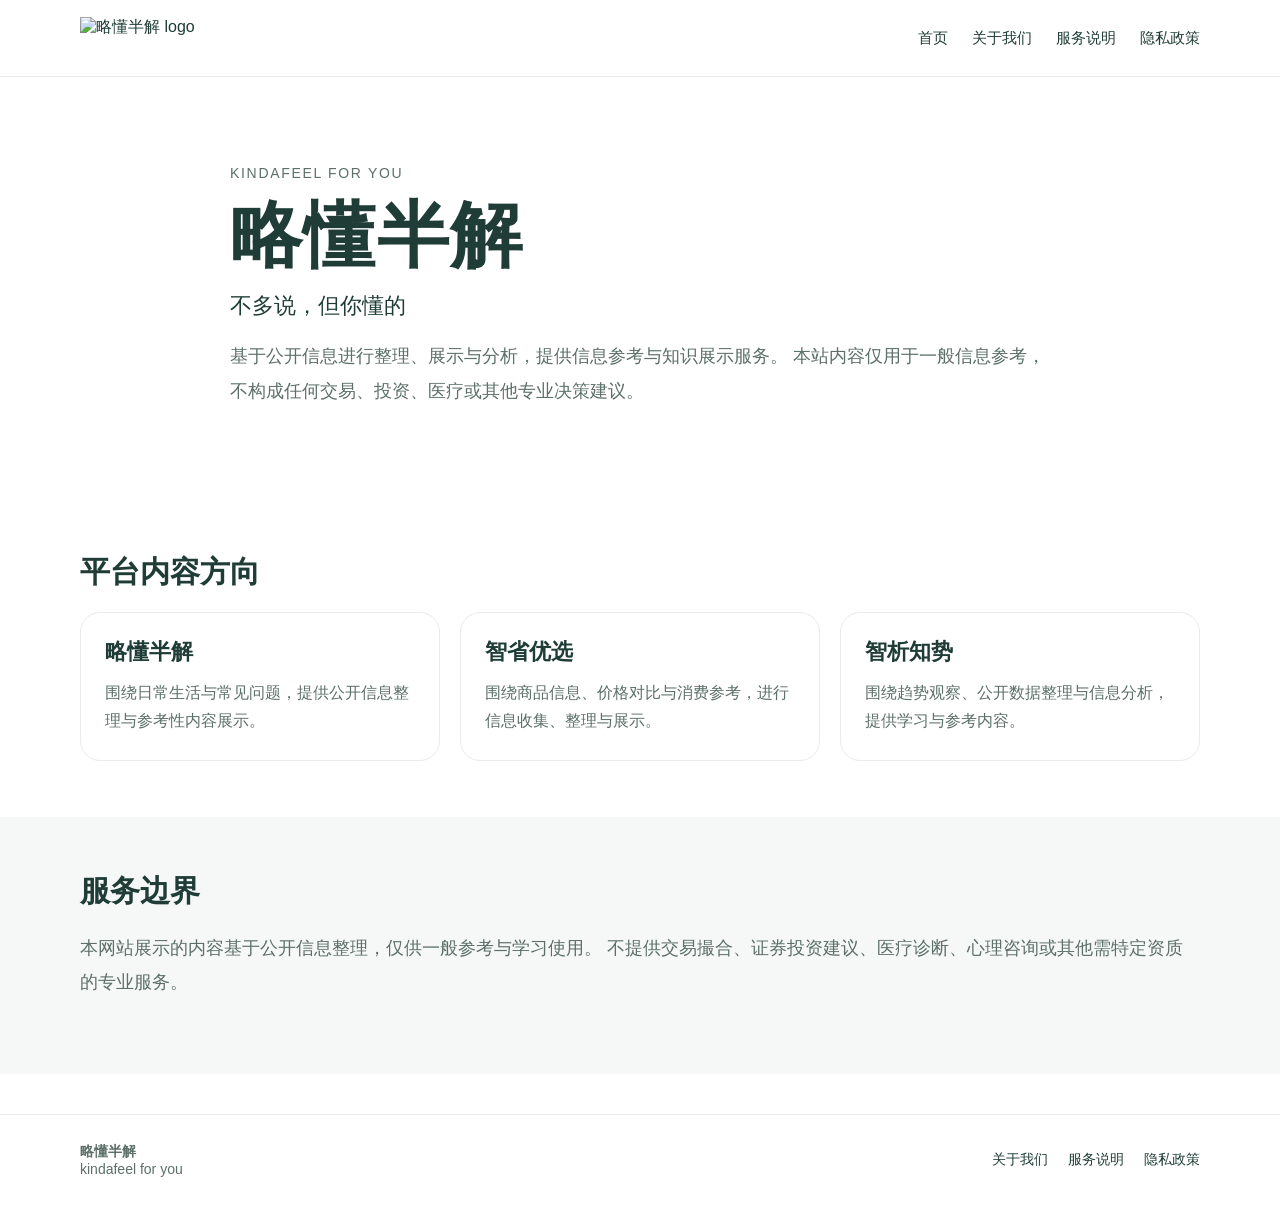
==== index.html @ e0ec6cea "init ICP filing site v1.0" ====
<!DOCTYPE html>
<html lang="zh-CN">
<head>
  <meta charset="UTF-8" />
  <meta name="viewport" content="width=device-width, initial-scale=1.0" />
  <title>略懂半解 | kindafeel for you</title>
  <meta name="description" content="略懂半解是一个基于公开信息进行整理、展示与分析的内容平台，提供信息参考与知识展示服务。" />
  <link rel="stylesheet" href="/assets/styles.css" />
</head>
<body>
  <header class="site-header">
    <div class="container nav">
      <a class="brand" href="/">
        <img src="/assets/logo.jpg" alt="略懂半解 logo" class="brand-logo" />
      </a>
      <nav class="menu">
        <a href="/">首页</a>
        <a href="/about.html">关于我们</a>
        <a href="/service.html">服务说明</a>
        <a href="/privacy.html">隐私政策</a>
      </nav>
    </div>
  </header>

  <main>
    <section class="hero">
      <div class="container hero-inner">
        <p class="eyebrow">kindafeel for you</p>
        <h1>略懂半解</h1>
        <p class="subtitle">不多说，但你懂的</p>
        <p class="desc">
          基于公开信息进行整理、展示与分析，提供信息参考与知识展示服务。
          本站内容仅用于一般信息参考，不构成任何交易、投资、医疗或其他专业决策建议。
        </p>
      </div>
    </section>

    <section class="section">
      <div class="container">
        <h2>平台内容方向</h2>
        <div class="cards">
          <article class="card">
            <h3>略懂半解</h3>
            <p>围绕日常生活与常见问题，提供公开信息整理与参考性内容展示。</p>
          </article>
          <article class="card">
            <h3>智省优选</h3>
            <p>围绕商品信息、价格对比与消费参考，进行信息收集、整理与展示。</p>
          </article>
          <article class="card">
            <h3>智析知势</h3>
            <p>围绕趋势观察、公开数据整理与信息分析，提供学习与参考内容。</p>
          </article>
        </div>
      </div>
    </section>

    <section class="section muted">
      <div class="container">
        <h2>服务边界</h2>
        <p class="text-block">
          本网站展示的内容基于公开信息整理，仅供一般参考与学习使用。
          不提供交易撮合、证券投资建议、医疗诊断、心理咨询或其他需特定资质的专业服务。
        </p>
      </div>
    </section>
  </main>

  <footer class="site-footer">
    <div class="container footer-inner">
      <div>
        <strong>略懂半解</strong><br />
        kindafeel for you
      </div>
      <div class="footer-links">
        <a href="/about.html">关于我们</a>
        <a href="/service.html">服务说明</a>
        <a href="/privacy.html">隐私政策</a>
      </div>
    </div>
  </footer>
</body>
</html>
---- assets/styles.css ----
:root {
  --bg: #ffffff;
  --text: #1F3D36;
  --muted: #5c6f69;
  --line: #e8eceb;
  --soft: #f6f8f7;
  --accent: #A3FF3F;
  --max: 1120px;
}

* { box-sizing: border-box; }
html, body {
  margin: 0;
  padding: 0;
  background: var(--bg);
  color: var(--text);
  font-family: -apple-system, BlinkMacSystemFont, "PingFang SC", "Hiragino Sans GB",
    "Microsoft YaHei", "Noto Sans CJK SC", sans-serif;
}

a {
  color: var(--text);
  text-decoration: none;
}

.container {
  width: min(var(--max), calc(100% - 48px));
  margin: 0 auto;
}

.narrow {
  max-width: 820px;
}

.site-header {
  border-bottom: 1px solid var(--line);
  background: rgba(255,255,255,0.92);
}

.nav {
  min-height: 76px;
  display: flex;
  align-items: center;
  justify-content: space-between;
  gap: 24px;
}

.brand-logo {
  height: 42px;
  width: auto;
  display: block;
}

.menu {
  display: flex;
  gap: 24px;
  font-size: 15px;
}

.hero {
  padding: 88px 0 72px;
}

.hero-inner {
  max-width: 820px;
}

.eyebrow {
  margin: 0 0 16px;
  font-size: 14px;
  letter-spacing: 0.12em;
  text-transform: uppercase;
  color: var(--muted);
}

.hero h1,
.page h1 {
  margin: 0 0 18px;
  font-size: clamp(42px, 6vw, 72px);
  line-height: 1.06;
  font-weight: 700;
  letter-spacing: 0.02em;
}

.subtitle {
  margin: 0 0 18px;
  font-size: 22px;
  color: var(--text);
}

.desc,
.page p,
.text-block,
.list {
  font-size: 18px;
  line-height: 1.9;
  color: var(--muted);
}

.section {
  padding: 56px 0;
}

.section h2,
.page h2 {
  margin: 0 0 22px;
  font-size: 30px;
  line-height: 1.2;
}

.cards {
  display: grid;
  grid-template-columns: repeat(3, minmax(0, 1fr));
  gap: 20px;
}

.card {
  border: 1px solid var(--line);
  border-radius: 20px;
  padding: 24px;
  background: #fff;
}

.card h3 {
  margin: 0 0 12px;
  font-size: 22px;
}

.card p {
  margin: 0;
  color: var(--muted);
  line-height: 1.8;
}

.muted {
  background: var(--soft);
}

.page {
  padding: 64px 0 80px;
}

.list {
  padding-left: 22px;
}

.site-footer {
  border-top: 1px solid var(--line);
  padding: 28px 0;
  margin-top: 40px;
}

.footer-inner {
  display: flex;
  justify-content: space-between;
  gap: 24px;
  align-items: center;
  font-size: 14px;
  color: var(--muted);
}

.footer-links {
  display: flex;
  gap: 20px;
}

@media (max-width: 900px) {
  .cards {
    grid-template-columns: 1fr;
  }

  .nav,
  .footer-inner {
    flex-direction: column;
    align-items: flex-start;
  }

  .menu,
  .footer-links {
    flex-wrap: wrap;
    gap: 14px;
  }

  .hero {
    padding: 64px 0 52px;
  }
}
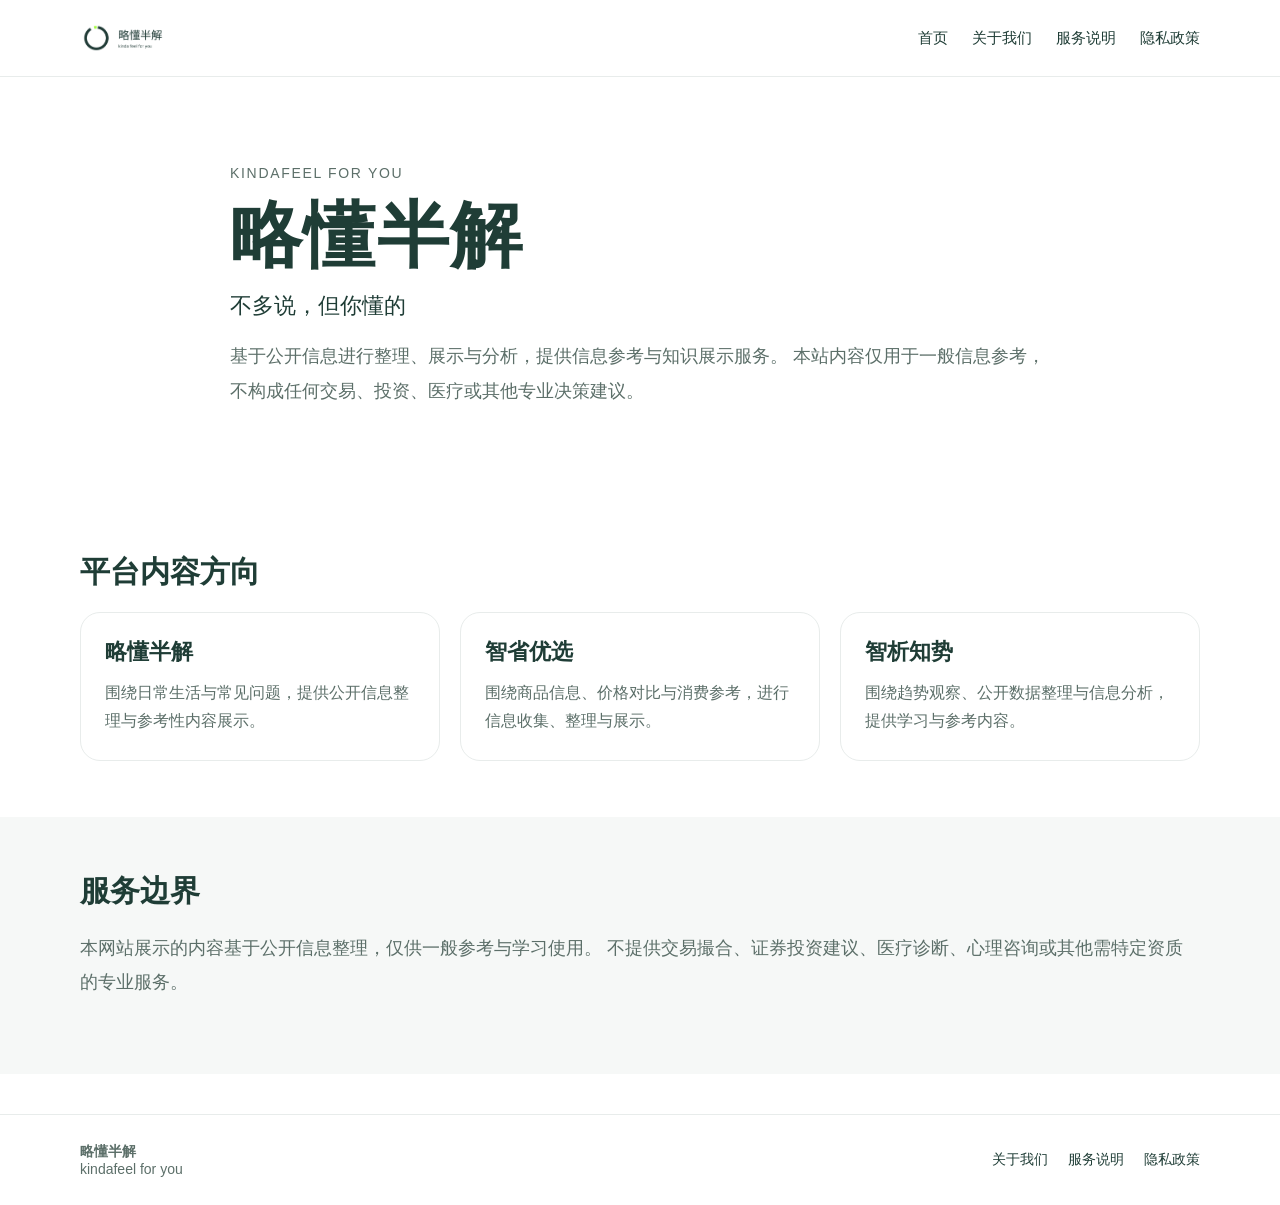
==== commit f335c103: "fix logo clarity + add favicon" ====
--- a/index.html
+++ b/index.html
@@ -6,6 +6,8 @@
   <title>略懂半解 | kindafeel for you</title>
   <meta name="description" content="略懂半解是一个基于公开信息进行整理、展示与分析的内容平台，提供信息参考与知识展示服务。" />
   <link rel="stylesheet" href="/assets/styles.css" />
+  <link rel="icon" href="/assets/favicon.ico">
+  <link rel="icon" href="/assets/favicon.ico">
 </head>
 <body>
   <header class="site-header">
--- a/assets/styles.css
+++ b/assets/styles.css
@@ -46,7 +46,7 @@
 }
 
 .brand-logo {
-  height: 42px;
+  height: 56px;
   width: auto;
   display: block;
 }
@@ -185,3 +185,4 @@
     padding: 64px 0 52px;
   }
 }
+.brand-logo { image-rendering: -webkit-optimize-contrast; }
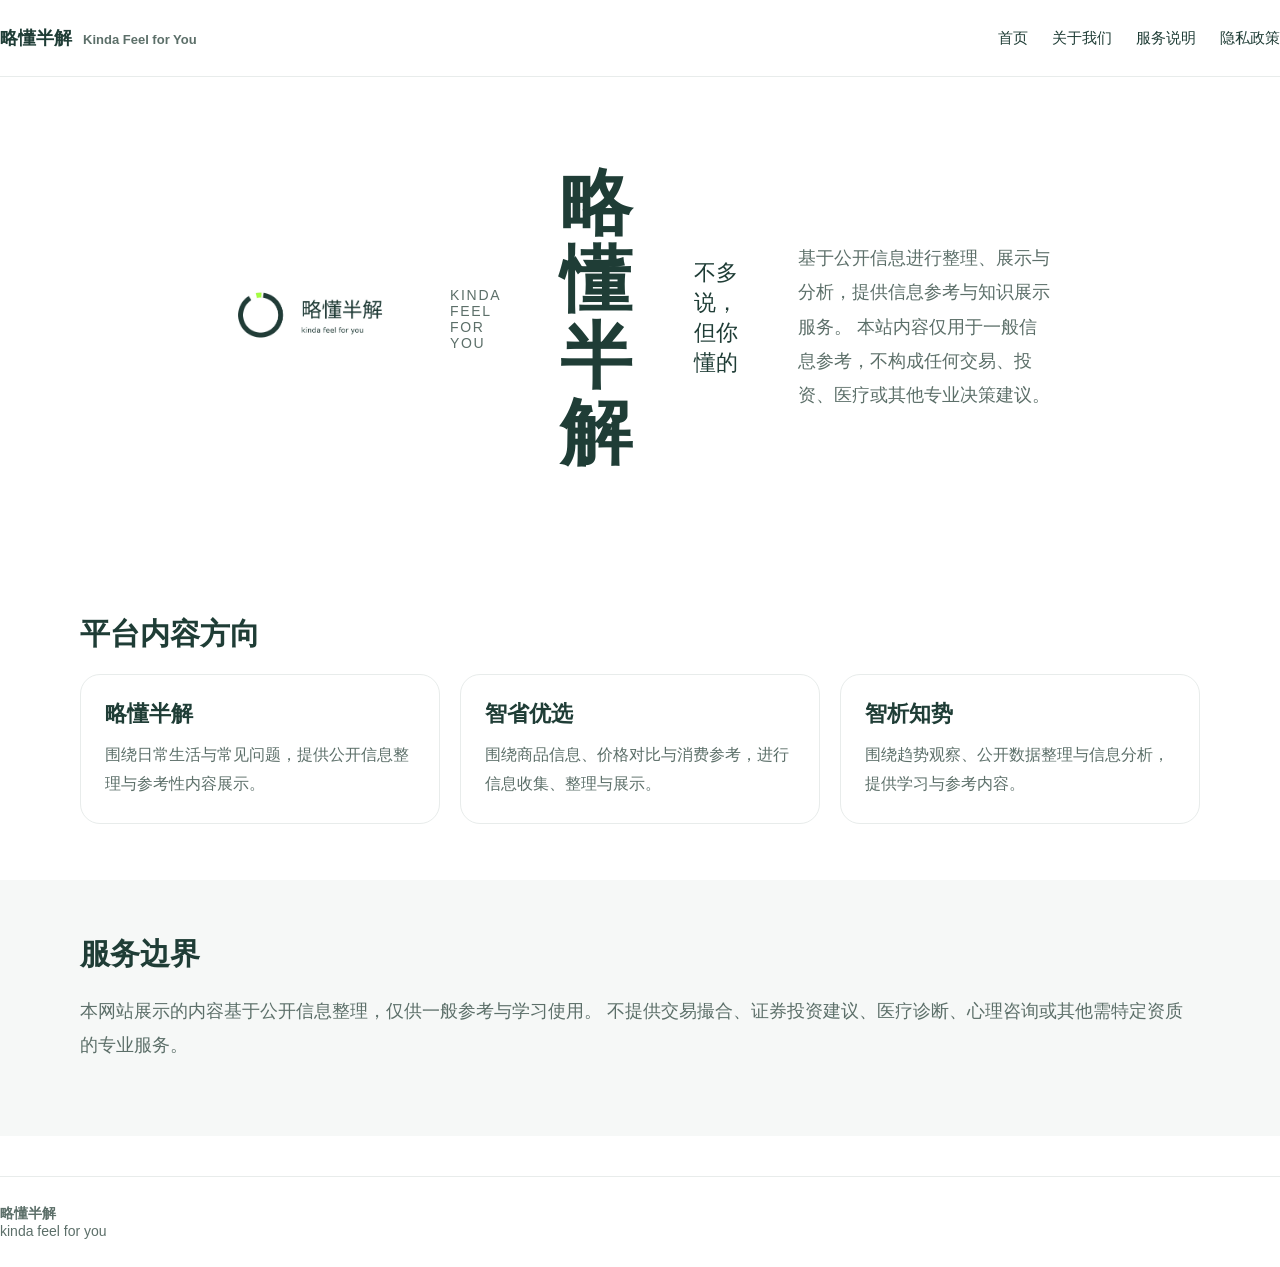
==== commit 2b98810b: "refine layout: smaller logo + right-aligned nav + balanced hero" ====
--- a/index.html
+++ b/index.html
@@ -3,17 +3,15 @@
 <head>
   <meta charset="UTF-8" />
   <meta name="viewport" content="width=device-width, initial-scale=1.0" />
-  <title>略懂半解 | kindafeel for you</title>
+  <title>略懂半解 | kinda feel for you</title>
   <meta name="description" content="略懂半解是一个基于公开信息进行整理、展示与分析的内容平台，提供信息参考与知识展示服务。" />
   <link rel="stylesheet" href="/assets/styles.css" />
-  <link rel="icon" href="/assets/favicon.ico">
-  <link rel="icon" href="/assets/favicon.ico">
 </head>
 <body>
   <header class="site-header">
     <div class="container nav">
-      <a class="brand" href="/">
-        <img src="/assets/logo.jpg" alt="略懂半解 logo" class="brand-logo" />
+      <a class="brand-text" href="/">
+        略懂半解 <span>Kinda Feel for You</span>
       </a>
       <nav class="menu">
         <a href="/">首页</a>
@@ -27,7 +25,10 @@
   <main>
     <section class="hero">
       <div class="container hero-inner">
-        <p class="eyebrow">kindafeel for you</p>
+
+        <img src="/assets/logo.jpg" class="hero-logo" />
+
+        <p class="eyebrow">kinda feel for you</p>
         <h1>略懂半解</h1>
         <p class="subtitle">不多说，但你懂的</p>
         <p class="desc">
@@ -72,12 +73,7 @@
     <div class="container footer-inner">
       <div>
         <strong>略懂半解</strong><br />
-        kindafeel for you
-      </div>
-      <div class="footer-links">
-        <a href="/about.html">关于我们</a>
-        <a href="/service.html">服务说明</a>
-        <a href="/privacy.html">隐私政策</a>
+        kinda feel for you
       </div>
     </div>
   </footer>
--- a/assets/styles.css
+++ b/assets/styles.css
@@ -41,7 +41,7 @@
   min-height: 76px;
   display: flex;
   align-items: center;
-  justify-content: space-between;
+  justify-content: space-between; width: 100%;
   gap: 24px;
 }
 
@@ -152,7 +152,7 @@
 
 .footer-inner {
   display: flex;
-  justify-content: space-between;
+  justify-content: space-between; width: 100%;
   gap: 24px;
   align-items: center;
   font-size: 14px;
@@ -186,3 +186,71 @@
   }
 }
 .brand-logo { image-rendering: -webkit-optimize-contrast; }
+
+.brand-mark {
+  display: flex;
+  align-items: center;
+  gap: 10px;
+  font-size: 18px;
+  font-weight: 600;
+  color: #1F3D36;
+}
+
+.brand-mark .dot {
+  width: 14px;
+  height: 14px;
+  border: 2px solid #1F3D36;
+  border-radius: 50%;
+  position: relative;
+}
+
+.brand-mark .dot::after {
+  content: "";
+  position: absolute;
+  top: -3px;
+  right: -3px;
+  width: 4px;
+  height: 4px;
+  background: #A3FF3F;
+  border-radius: 50%;
+}
+
+
+.brand-text {
+  font-size: 18px;
+  font-weight: 600;
+}
+
+.brand-text span {
+  font-size: 13px;
+  margin-left: 6px;
+  color: #5c6f69;
+}
+
+.hero-logo {
+  width: 260px;
+  margin-bottom: 24px;
+}
+
+.hero-logo {
+  width: 160px;
+  height: auto;
+}
+
+
+.hero-inner {
+  display: flex;
+  align-items: center;
+  gap: 60px;
+}
+
+.hero-inner img {
+  width: 160px;
+  flex-shrink: 0;
+}
+
+
+.menu {
+  margin-left: auto;
+}
+
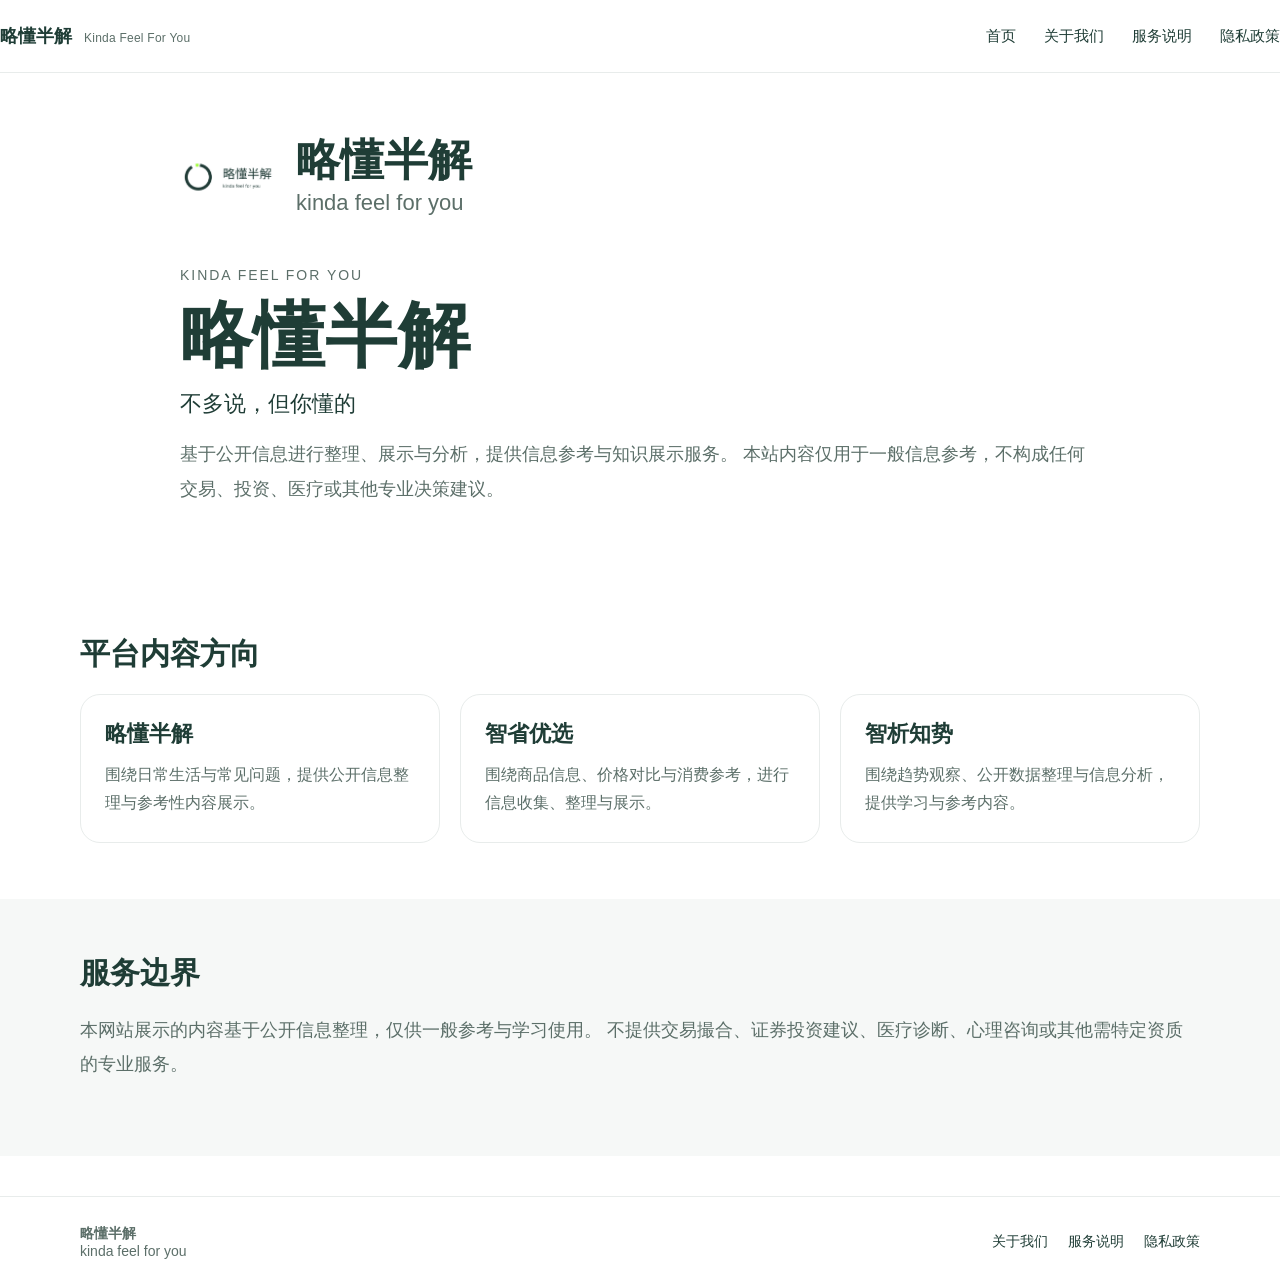
==== commit 7772045e: "refine hero: left-aligned logo with right-side brand text" ====
--- a/index.html
+++ b/index.html
@@ -5,13 +5,15 @@
   <meta name="viewport" content="width=device-width, initial-scale=1.0" />
   <title>略懂半解 | kinda feel for you</title>
   <meta name="description" content="略懂半解是一个基于公开信息进行整理、展示与分析的内容平台，提供信息参考与知识展示服务。" />
-  <link rel="stylesheet" href="/assets/styles.css" />
+  <link rel="stylesheet" href="/assets/styles.css?v=2" />
+  <link rel="icon" href="/assets/favicon.ico" />
 </head>
 <body>
   <header class="site-header">
     <div class="container nav">
-      <a class="brand-text" href="/">
-        略懂半解 <span>Kinda Feel for You</span>
+      <a class="brand" href="/">
+        <span class="brand-mark">略懂半解</span>
+        <span class="brand-sub">Kinda Feel For You</span>
       </a>
       <nav class="menu">
         <a href="/">首页</a>
@@ -25,10 +27,15 @@
   <main>
     <section class="hero">
       <div class="container hero-inner">
+        <div class="hero-brandline">
+          <img src="/assets/logo.jpg" alt="略懂半解 logo" class="hero-logo" />
+          <div class="hero-brandtext">
+            <div class="hero-brandname">略懂半解</div>
+            <div class="hero-brandsub">kinda feel for you</div>
+          </div>
+        </div>
 
-        <img src="/assets/logo.jpg" class="hero-logo" />
-
-        <p class="eyebrow">kinda feel for you</p>
+        <p class="eyebrow">KINDA FEEL FOR YOU</p>
         <h1>略懂半解</h1>
         <p class="subtitle">不多说，但你懂的</p>
         <p class="desc">
@@ -75,6 +82,11 @@
         <strong>略懂半解</strong><br />
         kinda feel for you
       </div>
+      <div class="footer-links">
+        <a href="/about.html">关于我们</a>
+        <a href="/service.html">服务说明</a>
+        <a href="/privacy.html">隐私政策</a>
+      </div>
     </div>
   </footer>
 </body>
--- a/assets/styles.css
+++ b/assets/styles.css
@@ -9,6 +9,7 @@
 }
 
 * { box-sizing: border-box; }
+
 html, body {
   margin: 0;
   padding: 0;
@@ -34,52 +35,98 @@
 
 .site-header {
   border-bottom: 1px solid var(--line);
-  background: rgba(255,255,255,0.92);
+  background: rgba(255,255,255,0.96);
 }
 
 .nav {
-  min-height: 76px;
+  min-height: 72px;
   display: flex;
   align-items: center;
-  justify-content: space-between; width: 100%;
-  gap: 24px;
-}
-
-.brand-logo {
-  height: 56px;
-  width: auto;
-  display: block;
+  width: 100%;
+}
+
+.brand {
+  display: flex;
+  align-items: baseline;
+  gap: 12px;
+}
+
+.brand-mark {
+  font-size: 18px;
+  font-weight: 700;
+  color: var(--text);
+}
+
+.brand-sub {
+  font-size: 12px;
+  color: var(--muted);
+  letter-spacing: 0.02em;
 }
 
 .menu {
-  display: flex;
-  gap: 24px;
+  margin-left: auto;
+  display: flex;
+  gap: 28px;
   font-size: 15px;
 }
 
 .hero {
-  padding: 88px 0 72px;
+  padding: 56px 0 56px;
 }
 
 .hero-inner {
-  max-width: 820px;
+  max-width: 920px;
+}
+
+.hero-brandline {
+  display: flex;
+  align-items: center;
+  gap: 20px;
+  margin-bottom: 42px;
+}
+
+.hero-logo {
+  width: 96px;
+  height: 96px;
+  object-fit: contain;
+  flex-shrink: 0;
+}
+
+.hero-brandtext {
+  display: flex;
+  flex-direction: column;
+  justify-content: center;
+  gap: 6px;
+}
+
+.hero-brandname {
+  font-size: 44px;
+  line-height: 1.05;
+  font-weight: 700;
+  color: var(--text);
+}
+
+.hero-brandsub {
+  font-size: 22px;
+  line-height: 1.3;
+  color: var(--muted);
 }
 
 .eyebrow {
-  margin: 0 0 16px;
+  margin: 0 0 14px;
   font-size: 14px;
-  letter-spacing: 0.12em;
+  letter-spacing: 0.14em;
   text-transform: uppercase;
   color: var(--muted);
 }
 
 .hero h1,
 .page h1 {
-  margin: 0 0 18px;
+  margin: 0 0 16px;
   font-size: clamp(42px, 6vw, 72px);
   line-height: 1.06;
   font-weight: 700;
-  letter-spacing: 0.02em;
+  letter-spacing: 0.01em;
 }
 
 .subtitle {
@@ -152,7 +199,7 @@
 
 .footer-inner {
   display: flex;
-  justify-content: space-between; width: 100%;
+  justify-content: space-between;
   gap: 24px;
   align-items: center;
   font-size: 14px;
@@ -179,78 +226,27 @@
   .footer-links {
     flex-wrap: wrap;
     gap: 14px;
+    margin-left: 0;
   }
 
   .hero {
-    padding: 64px 0 52px;
-  }
-}
-.brand-logo { image-rendering: -webkit-optimize-contrast; }
-
-.brand-mark {
-  display: flex;
-  align-items: center;
-  gap: 10px;
-  font-size: 18px;
-  font-weight: 600;
-  color: #1F3D36;
-}
-
-.brand-mark .dot {
-  width: 14px;
-  height: 14px;
-  border: 2px solid #1F3D36;
-  border-radius: 50%;
-  position: relative;
-}
-
-.brand-mark .dot::after {
-  content: "";
-  position: absolute;
-  top: -3px;
-  right: -3px;
-  width: 4px;
-  height: 4px;
-  background: #A3FF3F;
-  border-radius: 50%;
-}
-
-
-.brand-text {
-  font-size: 18px;
-  font-weight: 600;
-}
-
-.brand-text span {
-  font-size: 13px;
-  margin-left: 6px;
-  color: #5c6f69;
-}
-
-.hero-logo {
-  width: 260px;
-  margin-bottom: 24px;
-}
-
-.hero-logo {
-  width: 160px;
-  height: auto;
-}
-
-
-.hero-inner {
-  display: flex;
-  align-items: center;
-  gap: 60px;
-}
-
-.hero-inner img {
-  width: 160px;
-  flex-shrink: 0;
-}
-
-
-.menu {
-  margin-left: auto;
-}
-
+    padding: 44px 0 44px;
+  }
+
+  .hero-brandline {
+    align-items: flex-start;
+  }
+
+  .hero-brandname {
+    font-size: 34px;
+  }
+
+  .hero-brandsub {
+    font-size: 18px;
+  }
+
+  .hero-logo {
+    width: 76px;
+    height: 76px;
+  }
+}
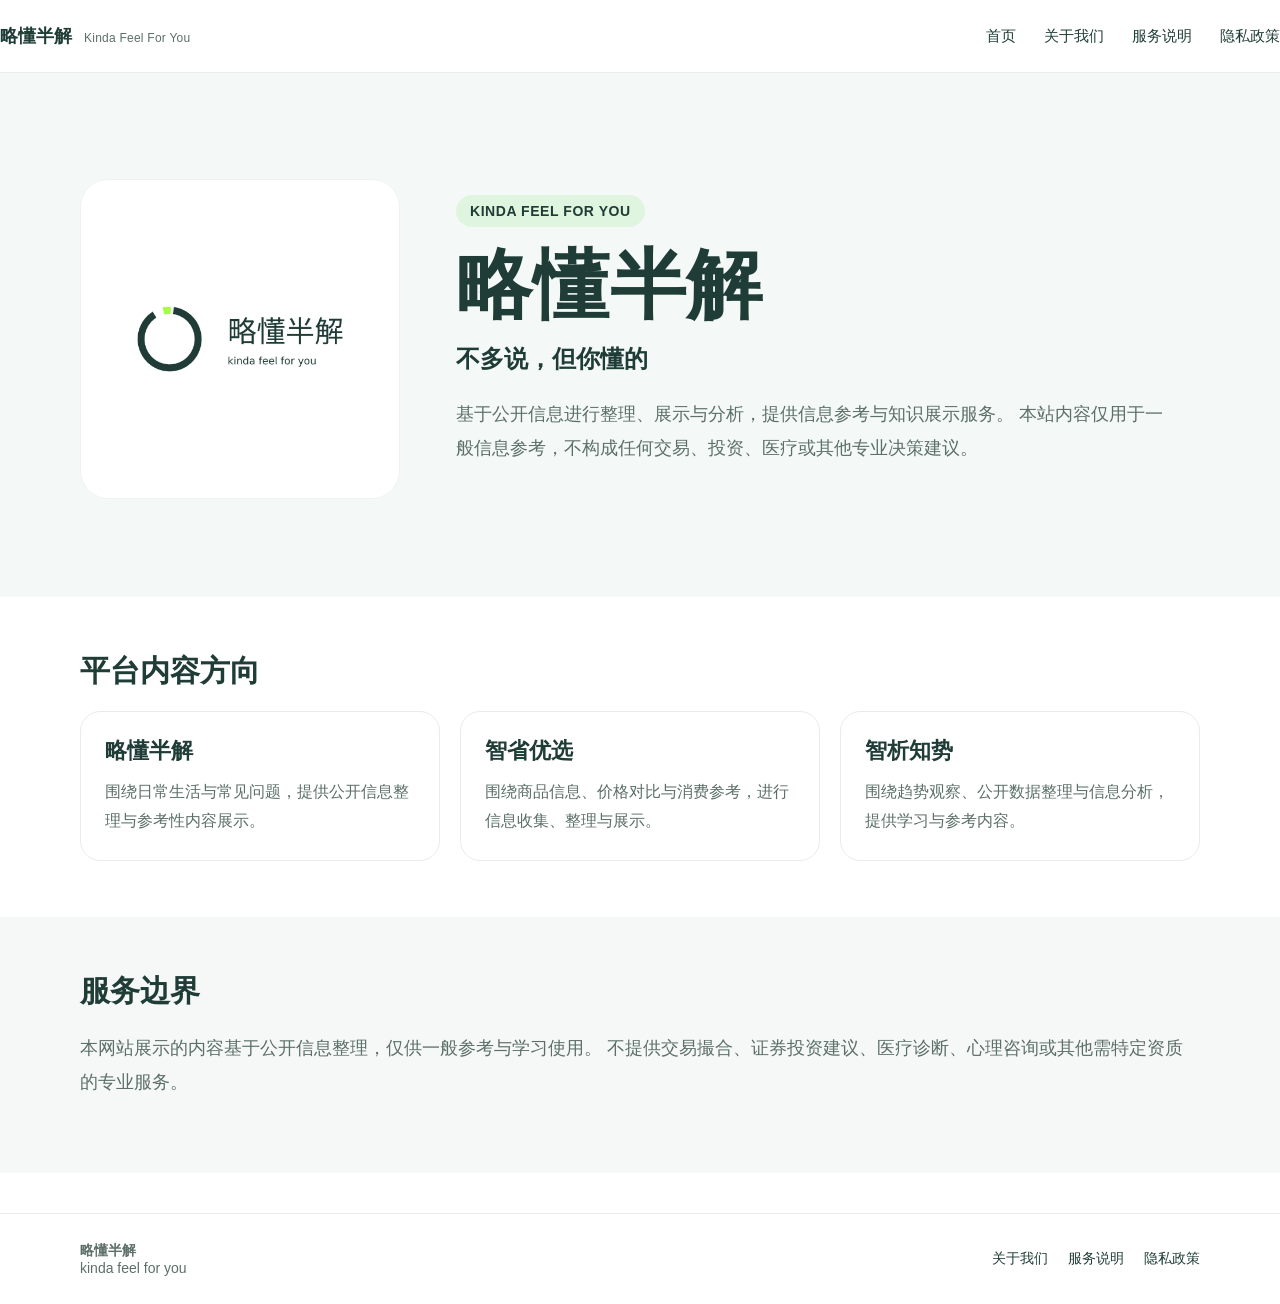
==== commit 241e5184: "refactor hero into two-column layout with left logo and right description" ====
--- a/index.html
+++ b/index.html
@@ -5,7 +5,7 @@
   <meta name="viewport" content="width=device-width, initial-scale=1.0" />
   <title>略懂半解 | kinda feel for you</title>
   <meta name="description" content="略懂半解是一个基于公开信息进行整理、展示与分析的内容平台，提供信息参考与知识展示服务。" />
-  <link rel="stylesheet" href="/assets/styles.css?v=2" />
+  <link rel="stylesheet" href="/assets/styles.css?v=3" />
   <link rel="icon" href="/assets/favicon.ico" />
 </head>
 <body>
@@ -26,22 +26,20 @@
 
   <main>
     <section class="hero">
-      <div class="container hero-inner">
-        <div class="hero-brandline">
-          <img src="/assets/logo.jpg" alt="略懂半解 logo" class="hero-logo" />
-          <div class="hero-brandtext">
-            <div class="hero-brandname">略懂半解</div>
-            <div class="hero-brandsub">kinda feel for you</div>
-          </div>
+      <div class="container hero-grid">
+        <div class="hero-card">
+          <img src="/assets/logo.jpg" alt="略懂半解 logo" class="hero-logo-large" />
         </div>
 
-        <p class="eyebrow">KINDA FEEL FOR YOU</p>
-        <h1>略懂半解</h1>
-        <p class="subtitle">不多说，但你懂的</p>
-        <p class="desc">
-          基于公开信息进行整理、展示与分析，提供信息参考与知识展示服务。
-          本站内容仅用于一般信息参考，不构成任何交易、投资、医疗或其他专业决策建议。
-        </p>
+        <div class="hero-copy">
+          <p class="eyebrow">KINDA FEEL FOR YOU</p>
+          <h1>略懂半解</h1>
+          <p class="subtitle">不多说，但你懂的</p>
+          <p class="desc">
+            基于公开信息进行整理、展示与分析，提供信息参考与知识展示服务。
+            本站内容仅用于一般信息参考，不构成任何交易、投资、医疗或其他专业决策建议。
+          </p>
+        </div>
       </div>
     </section>
 
--- a/assets/styles.css
+++ b/assets/styles.css
@@ -4,6 +4,7 @@
   --muted: #5c6f69;
   --line: #e8eceb;
   --soft: #f6f8f7;
+  --soft-hero: #f4f8f6;
   --accent: #A3FF3F;
   --max: 1120px;
 }
@@ -71,67 +72,67 @@
 }
 
 .hero {
-  padding: 56px 0 56px;
-}
-
-.hero-inner {
-  max-width: 920px;
-}
-
-.hero-brandline {
-  display: flex;
-  align-items: center;
-  gap: 20px;
-  margin-bottom: 42px;
-}
-
-.hero-logo {
-  width: 96px;
-  height: 96px;
+  padding: 56px 0 48px;
+  background: var(--soft-hero);
+}
+
+.hero-grid {
+  display: grid;
+  grid-template-columns: 320px minmax(0, 1fr);
+  gap: 56px;
+  align-items: center;
+  min-height: 420px;
+}
+
+.hero-card {
+  width: 100%;
+  aspect-ratio: 1 / 1;
+  background: #fff;
+  border-radius: 28px;
+  display: flex;
+  align-items: center;
+  justify-content: center;
+  border: 1px solid #eef2f0;
+}
+
+.hero-logo-large {
+  width: 72%;
+  height: auto;
   object-fit: contain;
-  flex-shrink: 0;
-}
-
-.hero-brandtext {
-  display: flex;
-  flex-direction: column;
-  justify-content: center;
-  gap: 6px;
-}
-
-.hero-brandname {
-  font-size: 44px;
-  line-height: 1.05;
-  font-weight: 700;
-  color: var(--text);
-}
-
-.hero-brandsub {
-  font-size: 22px;
-  line-height: 1.3;
-  color: var(--muted);
+  display: block;
+}
+
+.hero-copy {
+  max-width: 720px;
 }
 
 .eyebrow {
-  margin: 0 0 14px;
+  display: inline-block;
+  margin: 0 0 18px;
+  padding: 8px 14px;
+  border-radius: 999px;
+  background: #dff5df;
+  color: var(--text);
   font-size: 14px;
-  letter-spacing: 0.14em;
+  font-weight: 600;
+  letter-spacing: 0.04em;
   text-transform: uppercase;
-  color: var(--muted);
 }
 
 .hero h1,
 .page h1 {
   margin: 0 0 16px;
-  font-size: clamp(42px, 6vw, 72px);
+  font-size: clamp(44px, 6vw, 76px);
   line-height: 1.06;
+  font-weight: 800;
+  letter-spacing: 0.01em;
+}
+
+.subtitle {
+  margin: 0 0 20px;
+  font-size: 24px;
+  line-height: 1.5;
   font-weight: 700;
-  letter-spacing: 0.01em;
-}
-
-.subtitle {
-  margin: 0 0 18px;
-  font-size: 22px;
   color: var(--text);
 }
 
@@ -212,6 +213,15 @@
 }
 
 @media (max-width: 900px) {
+  .hero-grid {
+    grid-template-columns: 1fr;
+    gap: 28px;
+  }
+
+  .hero-card {
+    max-width: 320px;
+  }
+
   .cards {
     grid-template-columns: 1fr;
   }
@@ -230,23 +240,10 @@
   }
 
   .hero {
-    padding: 44px 0 44px;
-  }
-
-  .hero-brandline {
-    align-items: flex-start;
-  }
-
-  .hero-brandname {
-    font-size: 34px;
-  }
-
-  .hero-brandsub {
-    font-size: 18px;
-  }
-
-  .hero-logo {
-    width: 76px;
-    height: 76px;
-  }
-}
+    padding: 40px 0 40px;
+  }
+
+  .subtitle {
+    font-size: 22px;
+  }
+}
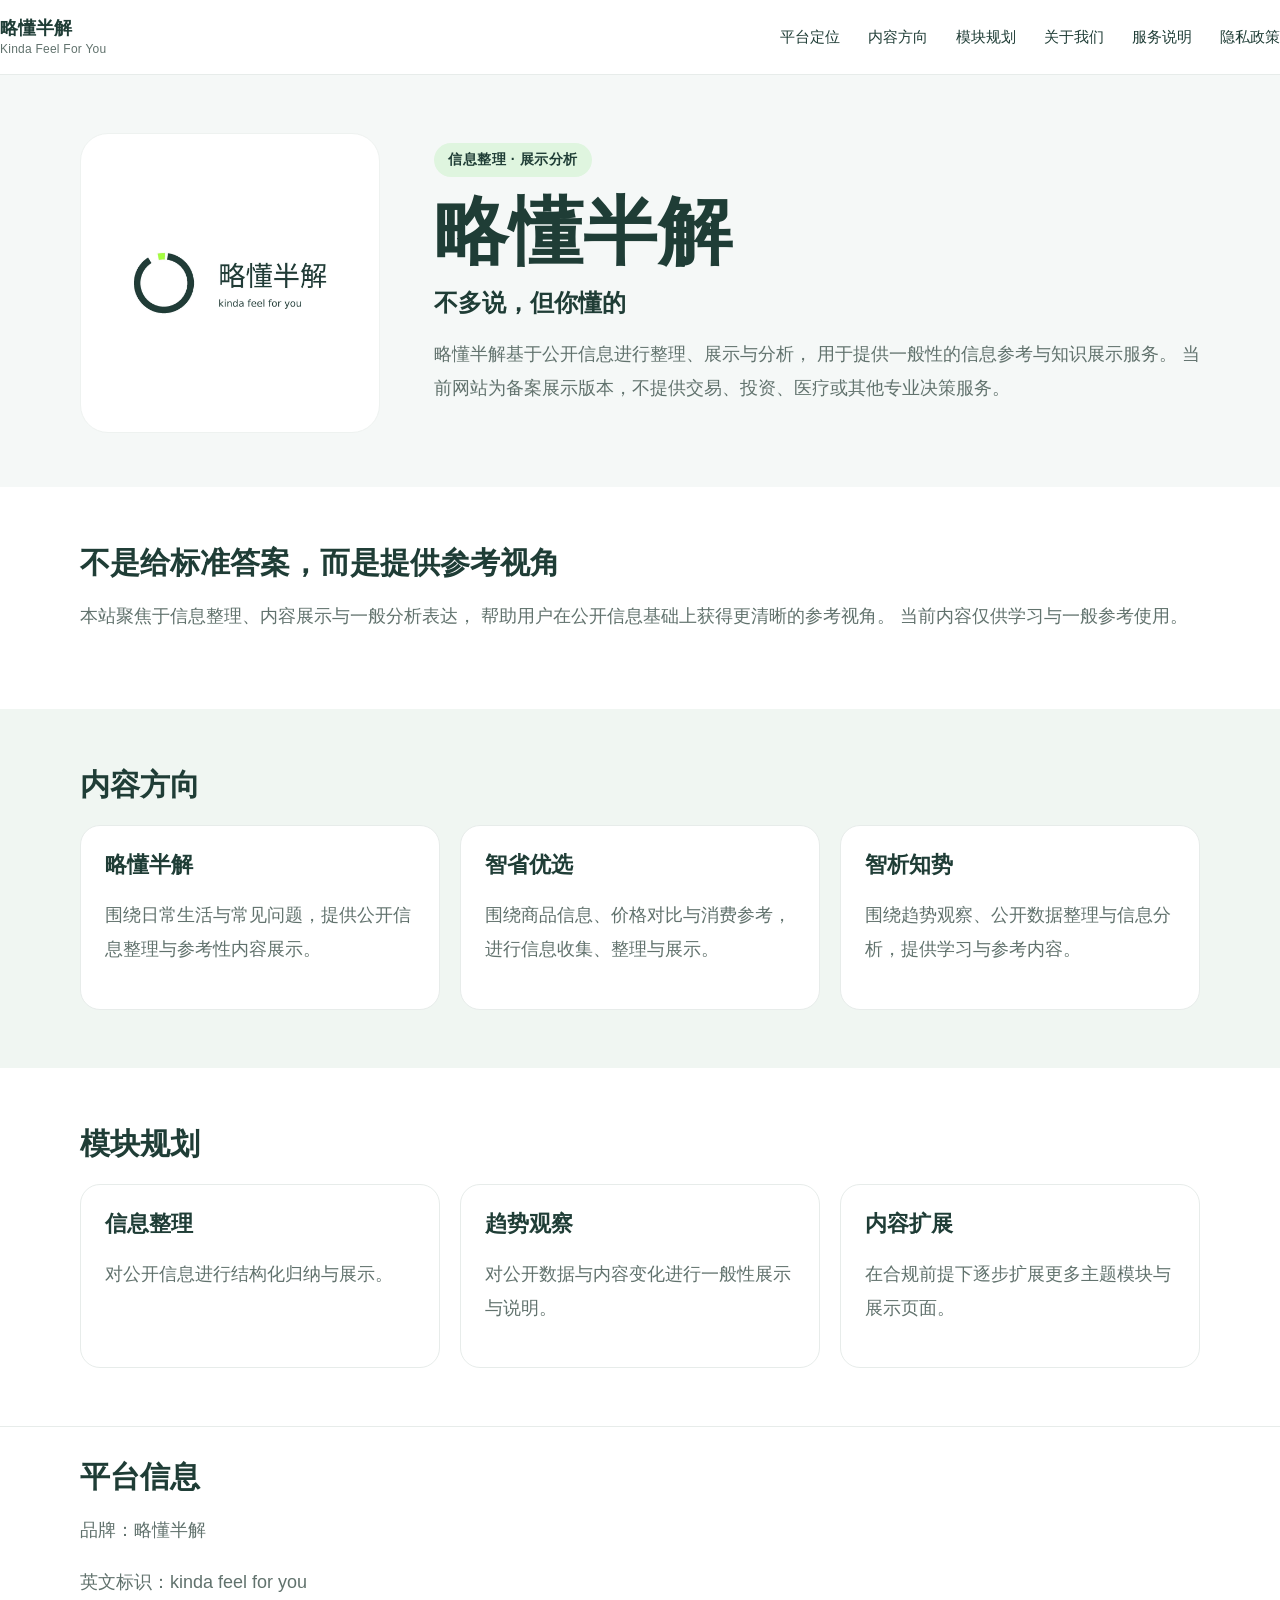
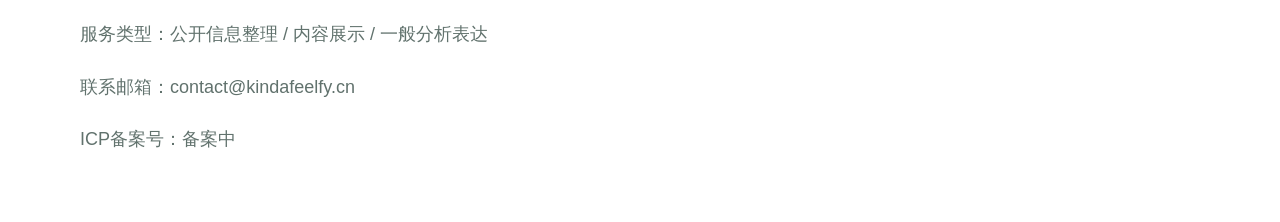
==== commit 37b6442d: "reuse aideal-site hero layout for ICP landing page" ====
--- a/index.html
+++ b/index.html
@@ -3,89 +3,113 @@
 <head>
   <meta charset="UTF-8" />
   <meta name="viewport" content="width=device-width, initial-scale=1.0" />
-  <title>略懂半解 | kinda feel for you</title>
-  <meta name="description" content="略懂半解是一个基于公开信息进行整理、展示与分析的内容平台，提供信息参考与知识展示服务。" />
-  <link rel="stylesheet" href="/assets/styles.css?v=3" />
+  <title>略懂半解 - kinda feel for you</title>
+  <meta name="description" content="略懂半解是一个基于公开信息进行整理、展示与分析的平台，用于提供信息参考与知识展示服务。" />
+  <link rel="stylesheet" href="/assets/styles.css?v=4" />
   <link rel="icon" href="/assets/favicon.ico" />
 </head>
 <body>
-  <header class="site-header">
-    <div class="container nav">
-      <a class="brand" href="/">
-        <span class="brand-mark">略懂半解</span>
-        <span class="brand-sub">Kinda Feel For You</span>
-      </a>
-      <nav class="menu">
-        <a href="/">首页</a>
-        <a href="/about.html">关于我们</a>
-        <a href="/service.html">服务说明</a>
-        <a href="/privacy.html">隐私政策</a>
-      </nav>
+
+<header class="site-header">
+  <div class="container nav">
+    <div class="brand-wrap">
+      <div class="brand">略懂半解</div>
+      <div class="brand-sub">Kinda Feel For You</div>
     </div>
-  </header>
+    <nav class="menu">
+      <a href="#about">平台定位</a>
+      <a href="#features">内容方向</a>
+      <a href="#future">模块规划</a>
+      <a href="/about.html">关于我们</a>
+      <a href="/service.html">服务说明</a>
+      <a href="/privacy.html">隐私政策</a>
+    </nav>
+  </div>
+</header>
 
-  <main>
-    <section class="hero">
-      <div class="container hero-grid">
-        <div class="hero-card">
-          <img src="/assets/logo.jpg" alt="略懂半解 logo" class="hero-logo-large" />
-        </div>
+<main>
 
-        <div class="hero-copy">
-          <p class="eyebrow">KINDA FEEL FOR YOU</p>
-          <h1>略懂半解</h1>
-          <p class="subtitle">不多说，但你懂的</p>
-          <p class="desc">
-            基于公开信息进行整理、展示与分析，提供信息参考与知识展示服务。
-            本站内容仅用于一般信息参考，不构成任何交易、投资、医疗或其他专业决策建议。
-          </p>
-        </div>
+<section class="hero">
+  <div class="container hero-wrap">
+    <div class="hero-logo">
+      <img src="/assets/logo.jpg" alt="略懂半解 Logo" />
+    </div>
+    <div class="hero-text">
+      <span class="tag">信息整理 · 展示分析</span>
+      <h1>略懂半解</h1>
+      <p class="subtitle">不多说，但你懂的</p>
+      <p class="description">
+        略懂半解基于公开信息进行整理、展示与分析，
+        用于提供一般性的信息参考与知识展示服务。
+        当前网站为备案展示版本，不提供交易、投资、医疗或其他专业决策服务。
+      </p>
+    </div>
+  </div>
+</section>
+
+<section id="about" class="section">
+  <div class="container">
+    <h2>不是给标准答案，而是提供参考视角</h2>
+    <p class="section-desc">
+      本站聚焦于信息整理、内容展示与一般分析表达，
+      帮助用户在公开信息基础上获得更清晰的参考视角。
+      当前内容仅供学习与一般参考使用。
+    </p>
+  </div>
+</section>
+
+<section id="features" class="section alt">
+  <div class="container">
+    <h2>内容方向</h2>
+    <div class="cards">
+      <div class="card">
+        <h3>略懂半解</h3>
+        <p>围绕日常生活与常见问题，提供公开信息整理与参考性内容展示。</p>
       </div>
-    </section>
-
-    <section class="section">
-      <div class="container">
-        <h2>平台内容方向</h2>
-        <div class="cards">
-          <article class="card">
-            <h3>略懂半解</h3>
-            <p>围绕日常生活与常见问题，提供公开信息整理与参考性内容展示。</p>
-          </article>
-          <article class="card">
-            <h3>智省优选</h3>
-            <p>围绕商品信息、价格对比与消费参考，进行信息收集、整理与展示。</p>
-          </article>
-          <article class="card">
-            <h3>智析知势</h3>
-            <p>围绕趋势观察、公开数据整理与信息分析，提供学习与参考内容。</p>
-          </article>
-        </div>
+      <div class="card">
+        <h3>智省优选</h3>
+        <p>围绕商品信息、价格对比与消费参考，进行信息收集、整理与展示。</p>
       </div>
-    </section>
-
-    <section class="section muted">
-      <div class="container">
-        <h2>服务边界</h2>
-        <p class="text-block">
-          本网站展示的内容基于公开信息整理，仅供一般参考与学习使用。
-          不提供交易撮合、证券投资建议、医疗诊断、心理咨询或其他需特定资质的专业服务。
-        </p>
-      </div>
-    </section>
-  </main>
-
-  <footer class="site-footer">
-    <div class="container footer-inner">
-      <div>
-        <strong>略懂半解</strong><br />
-        kinda feel for you
-      </div>
-      <div class="footer-links">
-        <a href="/about.html">关于我们</a>
-        <a href="/service.html">服务说明</a>
-        <a href="/privacy.html">隐私政策</a>
+      <div class="card">
+        <h3>智析知势</h3>
+        <p>围绕趋势观察、公开数据整理与信息分析，提供学习与参考内容。</p>
       </div>
     </div>
-  </footer>
+  </div>
+</section>
+
+<section id="future" class="section">
+  <div class="container">
+    <h2>模块规划</h2>
+    <div class="cards">
+      <div class="card">
+        <h3>信息整理</h3>
+        <p>对公开信息进行结构化归纳与展示。</p>
+      </div>
+      <div class="card">
+        <h3>趋势观察</h3>
+        <p>对公开数据与内容变化进行一般性展示与说明。</p>
+      </div>
+      <div class="card">
+        <h3>内容扩展</h3>
+        <p>在合规前提下逐步扩展更多主题模块与展示页面。</p>
+      </div>
+    </div>
+  </div>
+</section>
+
+</main>
+
+<footer class="site-footer">
+  <div class="container">
+    <h3>平台信息</h3>
+    <p>品牌：略懂半解</p>
+    <p>英文标识：kinda feel for you</p>
+    <p>服务类型：公开信息整理 / 内容展示 / 一般分析表达</p>
+    <p>联系邮箱：contact@kindafeelfy.cn</p>
+    <p class="record">ICP备案号：备案中</p>
+  </div>
+</footer>
+
 </body>
 </html>
--- a/assets/styles.css
+++ b/assets/styles.css
@@ -1,15 +1,17 @@
 :root {
   --bg: #ffffff;
   --text: #1F3D36;
-  --muted: #5c6f69;
-  --line: #e8eceb;
-  --soft: #f6f8f7;
-  --soft-hero: #f4f8f6;
+  --muted: #61726d;
+  --line: #e7ecea;
+  --soft: #f5f8f7;
+  --soft-2: #f0f6f2;
   --accent: #A3FF3F;
   --max: 1120px;
 }
 
-* { box-sizing: border-box; }
+* {
+  box-sizing: border-box;
+}
 
 html, body {
   margin: 0;
@@ -30,37 +32,35 @@
   margin: 0 auto;
 }
 
-.narrow {
-  max-width: 820px;
-}
-
 .site-header {
   border-bottom: 1px solid var(--line);
   background: rgba(255,255,255,0.96);
 }
 
 .nav {
-  min-height: 72px;
+  min-height: 74px;
   display: flex;
   align-items: center;
   width: 100%;
 }
 
+.brand-wrap {
+  display: flex;
+  flex-direction: column;
+  gap: 2px;
+}
+
 .brand {
-  display: flex;
-  align-items: baseline;
-  gap: 12px;
-}
-
-.brand-mark {
   font-size: 18px;
   font-weight: 700;
   color: var(--text);
+  line-height: 1.2;
 }
 
 .brand-sub {
   font-size: 12px;
   color: var(--muted);
+  line-height: 1.2;
   letter-spacing: 0.02em;
 }
 
@@ -72,43 +72,42 @@
 }
 
 .hero {
-  padding: 56px 0 48px;
-  background: var(--soft-hero);
-}
-
-.hero-grid {
+  padding: 58px 0 54px;
+  background: var(--soft);
+}
+
+.hero-wrap {
   display: grid;
-  grid-template-columns: 320px minmax(0, 1fr);
-  gap: 56px;
+  grid-template-columns: 300px minmax(0, 1fr);
+  gap: 54px;
   align-items: center;
-  min-height: 420px;
-}
-
-.hero-card {
+}
+
+.hero-logo {
   width: 100%;
   aspect-ratio: 1 / 1;
-  background: #fff;
+  background: #ffffff;
+  border: 1px solid #eef2f0;
   border-radius: 28px;
   display: flex;
   align-items: center;
   justify-content: center;
-  border: 1px solid #eef2f0;
-}
-
-.hero-logo-large {
+}
+
+.hero-logo img {
   width: 72%;
   height: auto;
+  display: block;
   object-fit: contain;
-  display: block;
-}
-
-.hero-copy {
-  max-width: 720px;
-}
-
-.eyebrow {
+}
+
+.hero-text {
+  min-width: 0;
+}
+
+.tag {
   display: inline-block;
-  margin: 0 0 18px;
+  margin: 0 0 16px;
   padding: 8px 14px;
   border-radius: 999px;
   background: #dff5df;
@@ -116,109 +115,100 @@
   font-size: 14px;
   font-weight: 600;
   letter-spacing: 0.04em;
-  text-transform: uppercase;
-}
-
-.hero h1,
-.page h1 {
+}
+
+.hero h1 {
   margin: 0 0 16px;
-  font-size: clamp(44px, 6vw, 76px);
-  line-height: 1.06;
+  font-size: clamp(44px, 6vw, 74px);
+  line-height: 1.05;
   font-weight: 800;
   letter-spacing: 0.01em;
 }
 
 .subtitle {
-  margin: 0 0 20px;
+  margin: 0 0 18px;
   font-size: 24px;
-  line-height: 1.5;
   font-weight: 700;
   color: var(--text);
 }
 
-.desc,
-.page p,
-.text-block,
-.list {
+.description,
+.section-desc,
+.card p,
+.site-footer p {
   font-size: 18px;
   line-height: 1.9;
   color: var(--muted);
 }
 
 .section {
-  padding: 56px 0;
+  padding: 58px 0;
+}
+
+.section.alt {
+  background: var(--soft-2);
 }
 
 .section h2,
-.page h2 {
-  margin: 0 0 22px;
+.site-footer h3 {
+  margin: 0 0 18px;
   font-size: 30px;
   line-height: 1.2;
+  color: var(--text);
 }
 
 .cards {
   display: grid;
   grid-template-columns: repeat(3, minmax(0, 1fr));
   gap: 20px;
+  margin-top: 22px;
 }
 
 .card {
+  background: #fff;
   border: 1px solid var(--line);
   border-radius: 20px;
   padding: 24px;
-  background: #fff;
 }
 
 .card h3 {
   margin: 0 0 12px;
   font-size: 22px;
-}
-
-.card p {
-  margin: 0;
-  color: var(--muted);
-  line-height: 1.8;
-}
-
-.muted {
-  background: var(--soft);
-}
-
-.page {
-  padding: 64px 0 80px;
-}
-
-.list {
-  padding-left: 22px;
+  color: var(--text);
 }
 
 .site-footer {
   border-top: 1px solid var(--line);
-  padding: 28px 0;
-  margin-top: 40px;
-}
-
-.footer-inner {
-  display: flex;
-  justify-content: space-between;
-  gap: 24px;
-  align-items: center;
+  padding: 32px 0 48px;
+  background: #fff;
+}
+
+.record {
+  margin-top: 16px;
   font-size: 14px;
-  color: var(--muted);
-}
-
-.footer-links {
-  display: flex;
-  gap: 20px;
+  color: #87958f;
 }
 
 @media (max-width: 900px) {
-  .hero-grid {
+  .nav {
+    flex-direction: column;
+    align-items: flex-start;
+    gap: 14px;
+    padding: 16px 0;
+  }
+
+  .menu {
+    margin-left: 0;
+    flex-wrap: wrap;
+    gap: 14px;
+  }
+
+  .hero-wrap {
     grid-template-columns: 1fr;
     gap: 28px;
   }
 
-  .hero-card {
+  .hero-logo {
     max-width: 320px;
   }
 
@@ -226,21 +216,8 @@
     grid-template-columns: 1fr;
   }
 
-  .nav,
-  .footer-inner {
-    flex-direction: column;
-    align-items: flex-start;
-  }
-
-  .menu,
-  .footer-links {
-    flex-wrap: wrap;
-    gap: 14px;
-    margin-left: 0;
-  }
-
   .hero {
-    padding: 40px 0 40px;
+    padding: 42px 0 40px;
   }
 
   .subtitle {
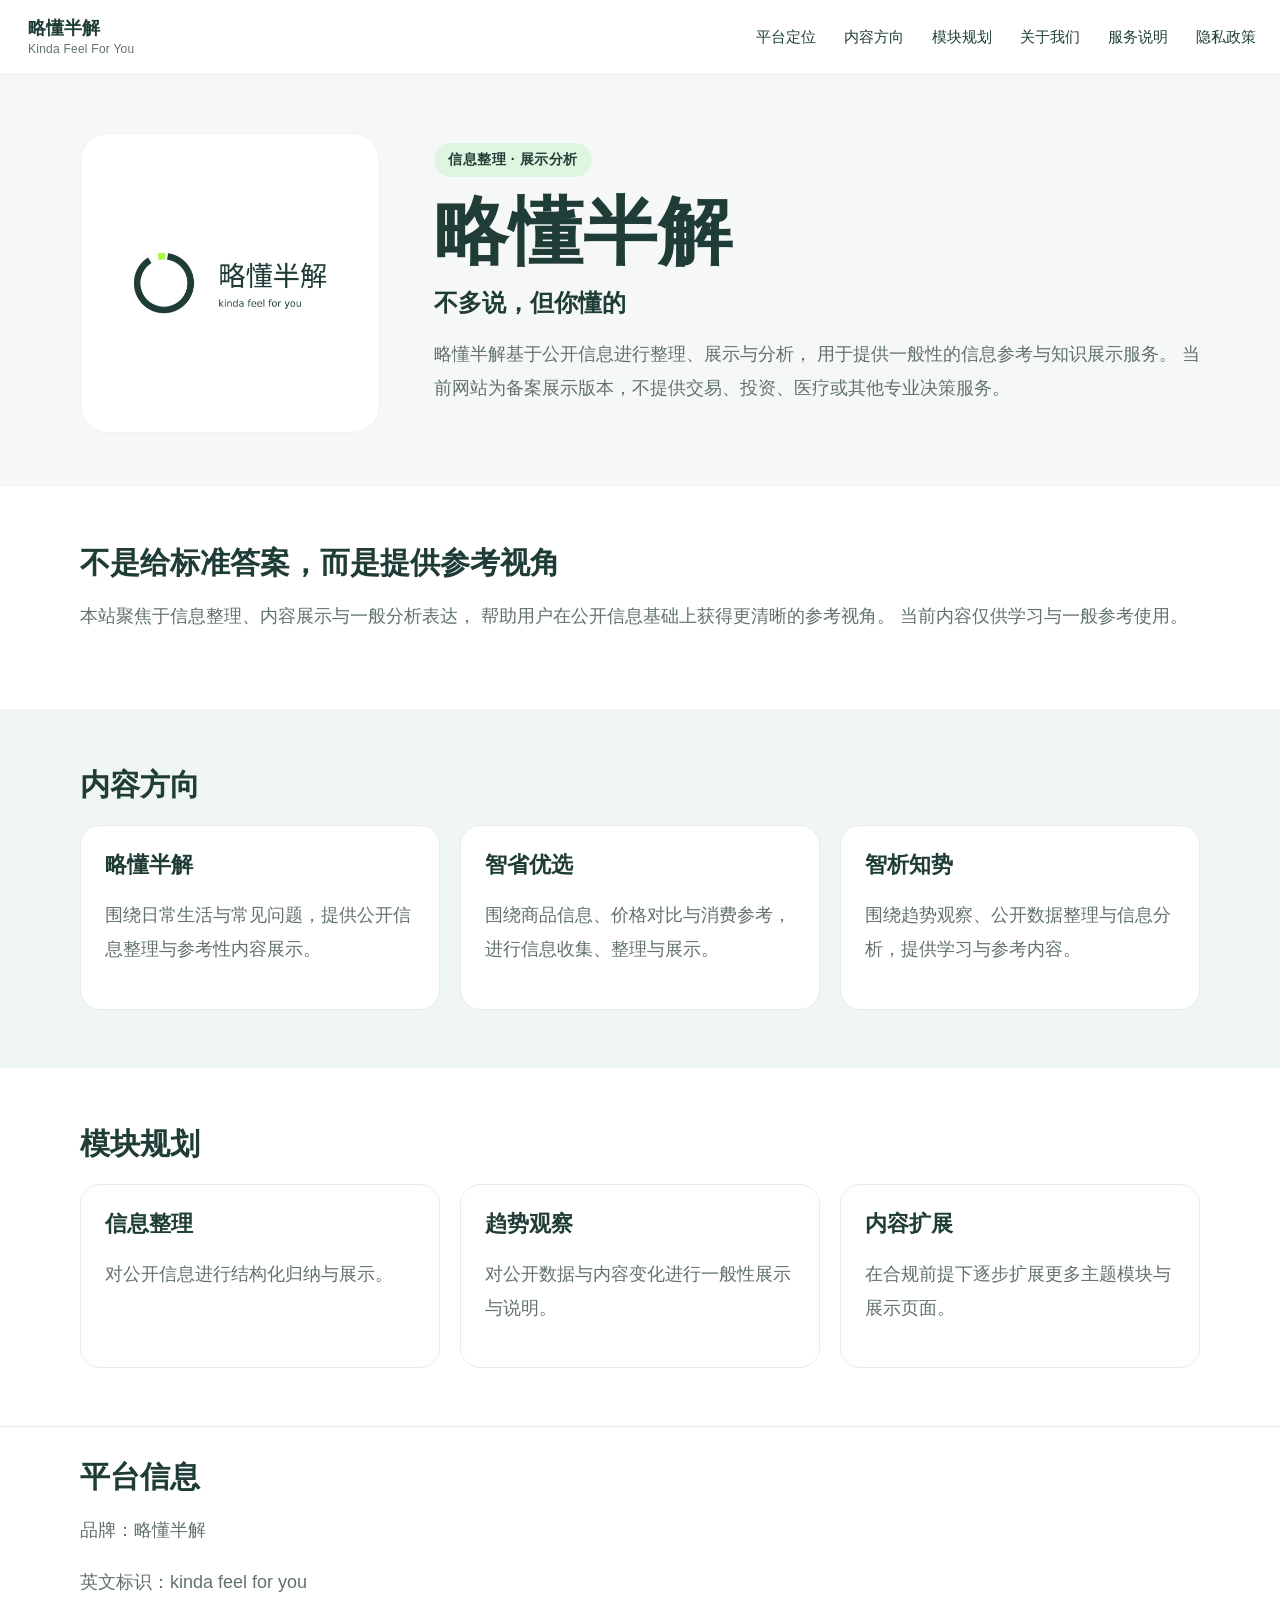
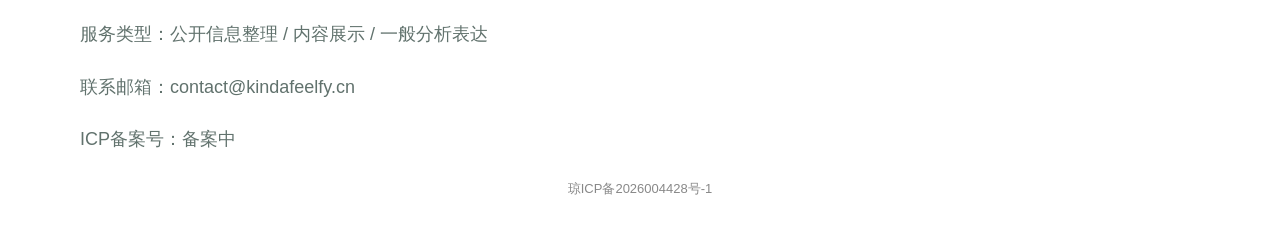
==== commit 742a35e2: "chore(site): add ICP filing footer" ====
--- a/index.html
+++ b/index.html
@@ -109,6 +109,11 @@
     <p>联系邮箱：contact@kindafeelfy.cn</p>
     <p class="record">ICP备案号：备案中</p>
   </div>
+<div class="site-icp" style="margin-top:24px;text-align:center;font-size:13px;color:#888;">
+  <a href="https://beian.miit.gov.cn/" target="_blank" rel="noopener noreferrer" style="color:#888;text-decoration:none;">
+    琼ICP备2026004428号-1
+  </a>
+</div>
 </footer>
 
 </body>
--- a/assets/styles.css
+++ b/assets/styles.css
@@ -27,8 +27,9 @@
   text-decoration: none;
 }
 
+/* ✅ 全局左右留白增强 */
 .container {
-  width: min(var(--max), calc(100% - 48px));
+  width: min(var(--max), calc(100% - 64px));
   margin: 0 auto;
 }
 
@@ -37,17 +38,21 @@
   background: rgba(255,255,255,0.96);
 }
 
+/* ✅ 核心修复：header不贴边 */
 .nav {
   min-height: 74px;
   display: flex;
   align-items: center;
   width: 100%;
-}
-
+  padding: 0 24px;
+}
+
+/* ✅ 品牌微调 */
 .brand-wrap {
   display: flex;
   flex-direction: column;
   gap: 2px;
+  padding-left: 4px;
 }
 
 .brand {
@@ -194,7 +199,7 @@
     flex-direction: column;
     align-items: flex-start;
     gap: 14px;
-    padding: 16px 0;
+    padding: 16px 24px;
   }
 
   .menu {
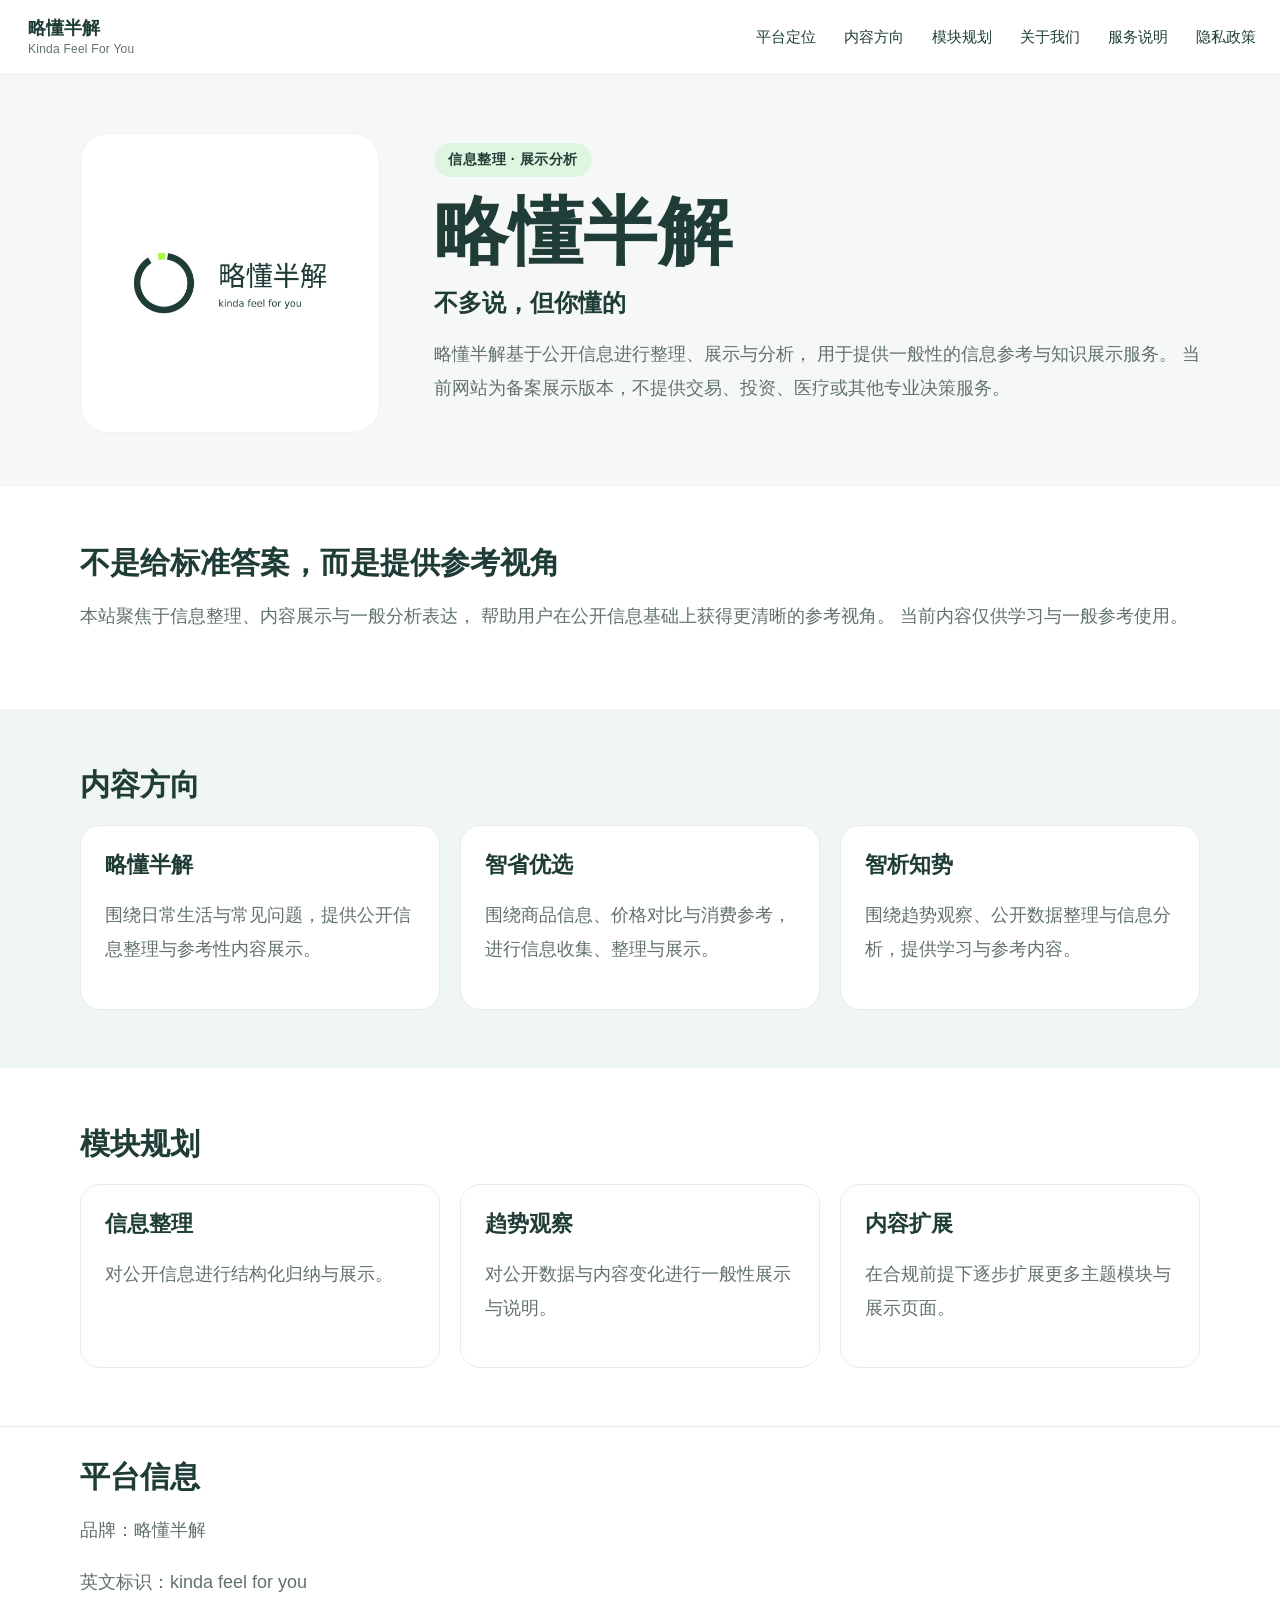
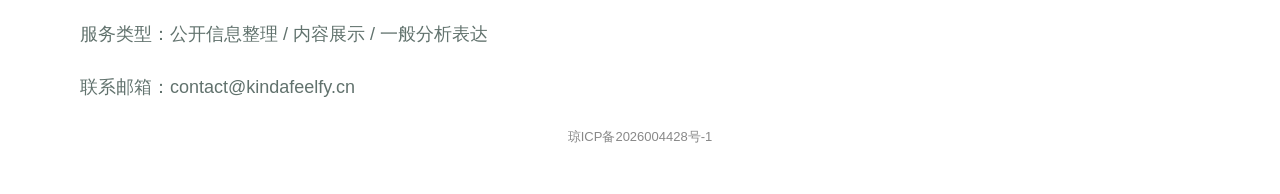
==== commit cb9557e7: "fix(site): replace pending filing text with official ICP number" ====
--- a/index.html
+++ b/index.html
@@ -107,7 +107,7 @@
     <p>英文标识：kinda feel for you</p>
     <p>服务类型：公开信息整理 / 内容展示 / 一般分析表达</p>
     <p>联系邮箱：contact@kindafeelfy.cn</p>
-    <p class="record">ICP备案号：备案中</p>
+    <p class="record"></p>
   </div>
 <div class="site-icp" style="margin-top:24px;text-align:center;font-size:13px;color:#888;">
   <a href="https://beian.miit.gov.cn/" target="_blank" rel="noopener noreferrer" style="color:#888;text-decoration:none;">
